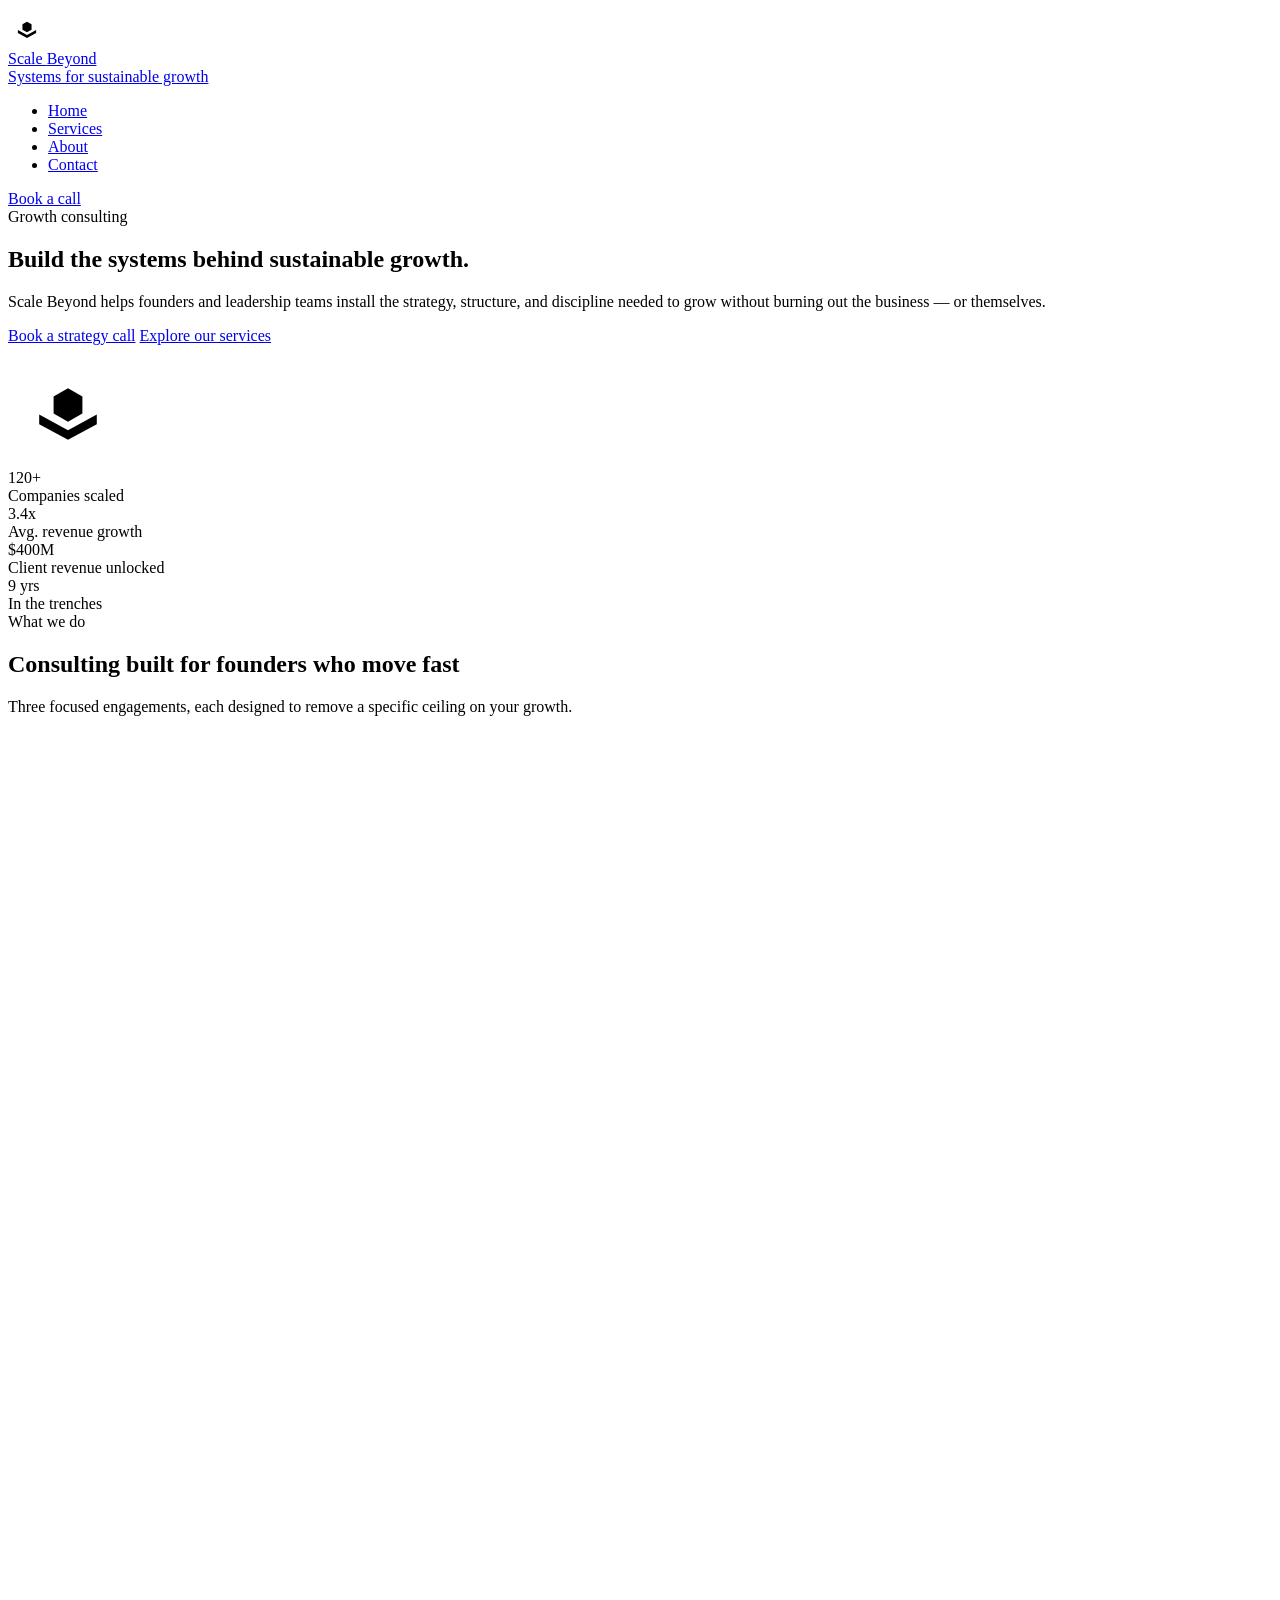
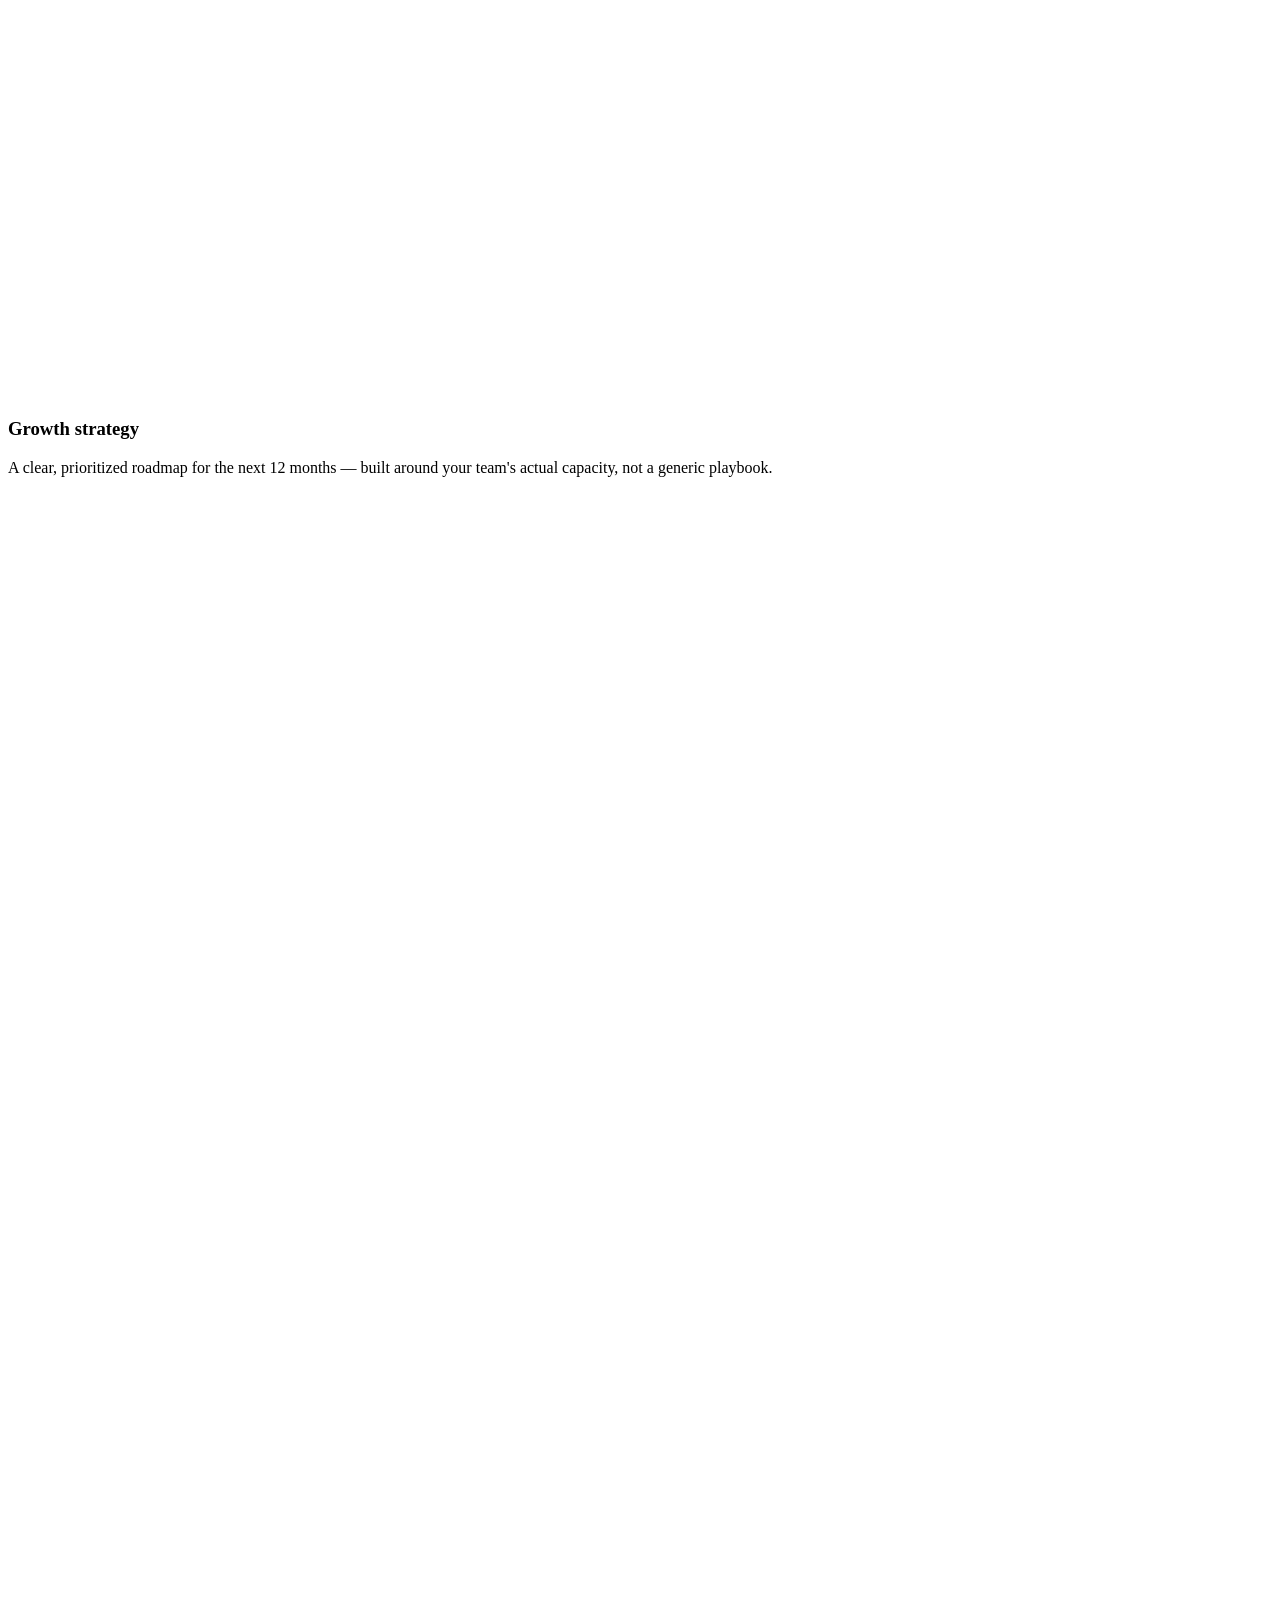
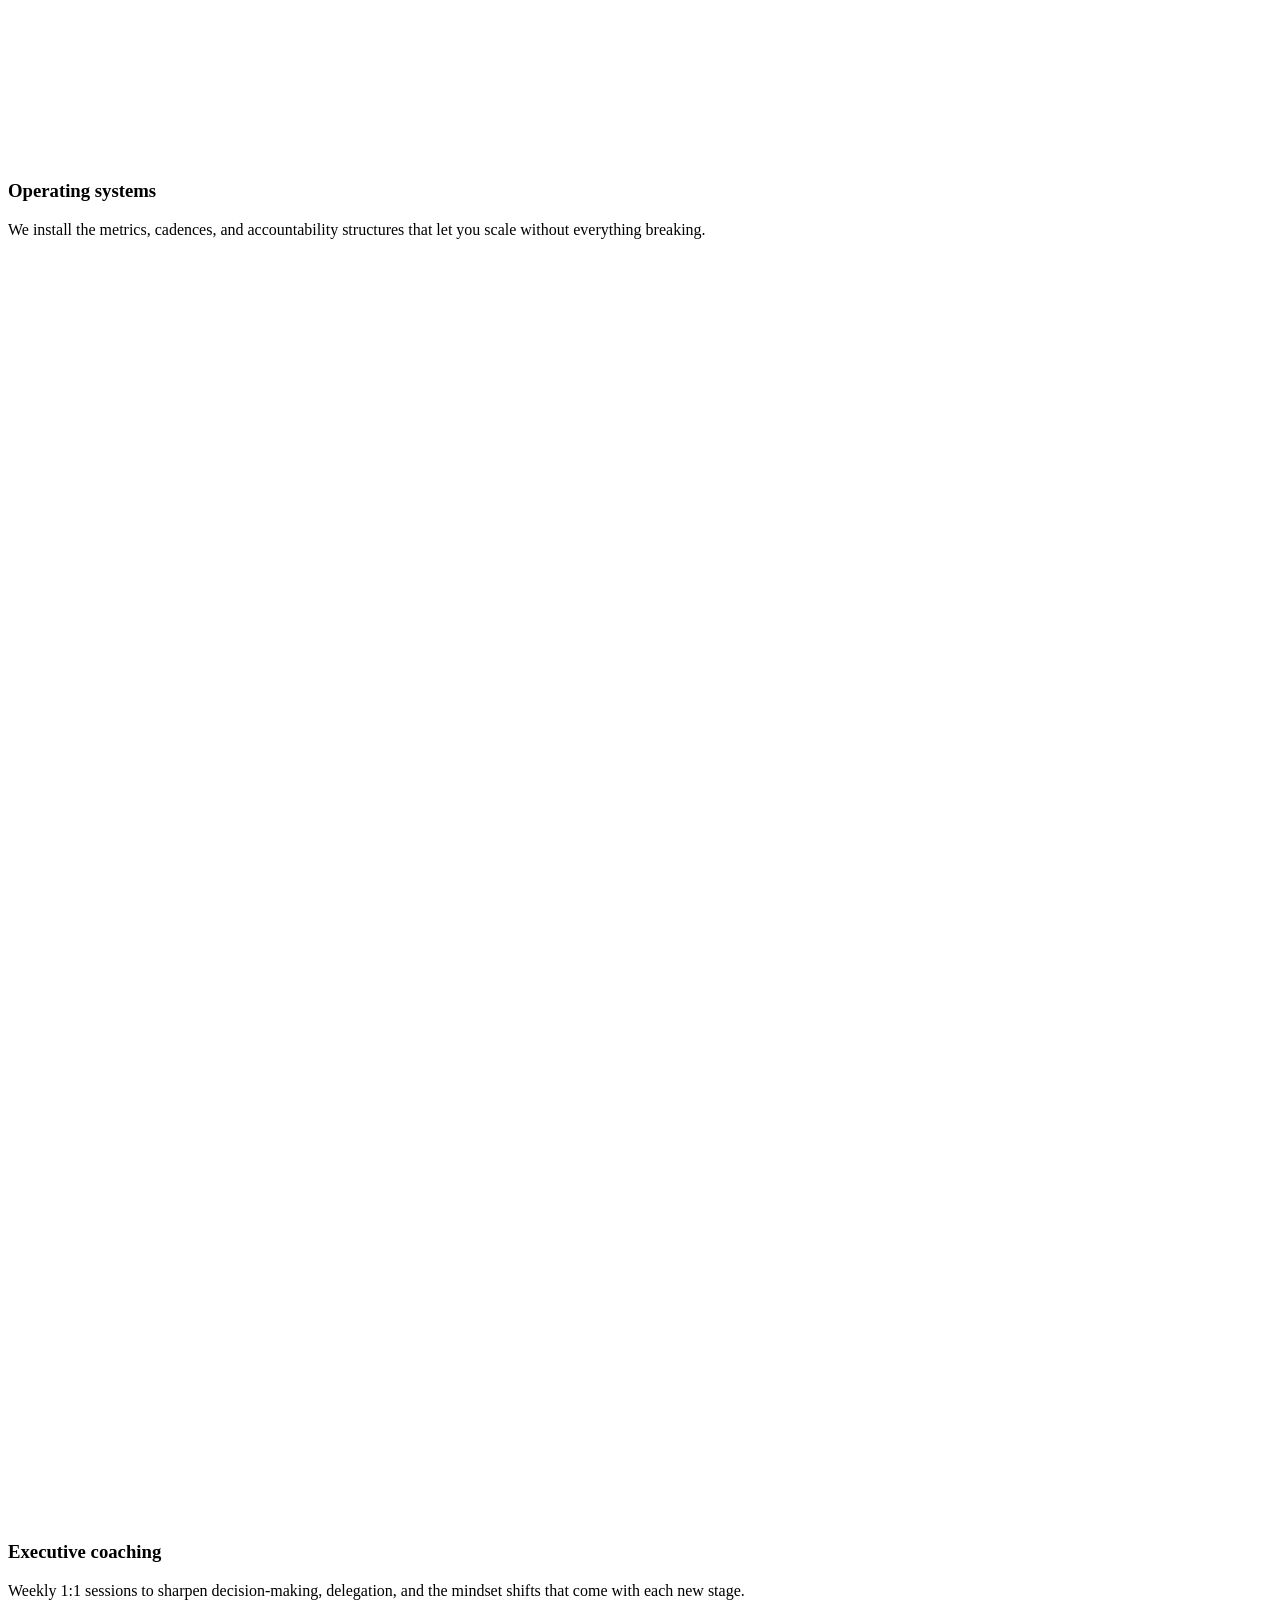
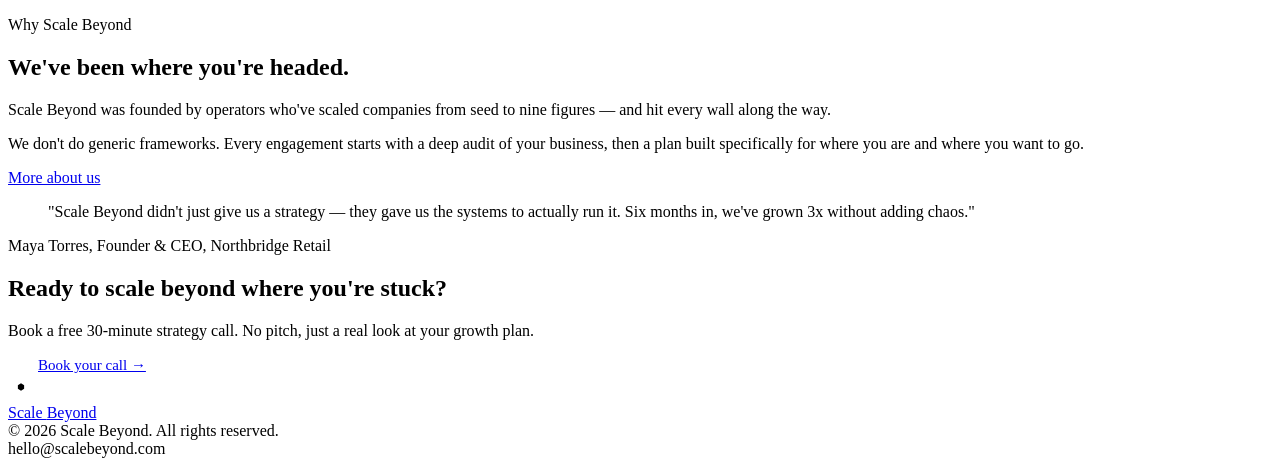
==== index.html @ 4213a023 "Rename Scale Beyond/index.html to index.html" ====
<!DOCTYPE html>
<html lang="en">
<head>
<meta charset="UTF-8">
<meta name="viewport" content="width=device-width, initial-scale=1.0">
<title>Scale Beyond — Systems for Sustainable Growth</title>
<link rel="stylesheet" href="style.css">
</head>
<body>

<header>
  <div class="wrap nav">
    <a class="brand" href="index.html">
      <svg width="38" height="38" viewBox="0 0 100 100">
        <polygon points="50,6 90,28 90,72 50,94 10,72 10,28" fill="none" stroke="var(--green)" stroke-width="7"/>
        <polygon points="50,20 76,34 76,66 50,80 24,66 24,34" fill="none" stroke="var(--orange)" stroke-width="7"/>
        <polygon points="50,36 62,43 62,57 50,64 38,57 38,43" fill="var(--green)"/>
        <polygon points="26,58 50,71 74,58 74,66 50,79 26,66" fill="var(--sage)"/>
      </svg>
      <div class="brand-text">
        <div class="name">Scale <span class="b">Beyond</span></div>
        <div class="tag">Systems for sustainable growth</div>
      </div>
    </a>
    <ul>
      <li><a href="index.html" class="active">Home</a></li>
      <li><a href="services.html">Services</a></li>
      <li><a href="about.html">About</a></li>
      <li><a href="contact.html">Contact</a></li>
    </ul>
    <a class="btn btn-primary" href="contact.html">Book a call</a>
  </div>
</header>

<section class="hero">
  <div class="wrap grid">
    <div>
      <div class="eyebrow"><span class="dot"></span>Growth consulting</div>
      <h1>Build the <span class="accent">systems</span> behind sustainable growth.</h1>
      <p>Scale Beyond helps founders and leadership teams install the strategy, structure, and discipline needed to grow without burning out the business — or themselves.</p>
      <div class="actions">
        <a class="btn btn-primary" href="contact.html">Book a strategy call</a>
        <a class="btn btn-outline" href="services.html">Explore our services</a>
      </div>
    </div>
    <div class="hero-visual">
      <div class="ring r1"></div>
      <div class="ring r2"></div>
      <svg width="120" height="120" viewBox="0 0 100 100">
        <polygon points="50,6 90,28 90,72 50,94 10,72 10,28" fill="none" stroke="#ffffff" stroke-opacity="0.9" stroke-width="4"/>
        <polygon points="50,20 76,34 76,66 50,80 24,66 24,34" fill="none" stroke="var(--orange)" stroke-width="4"/>
        <polygon points="50,36 62,43 62,57 50,64 38,57 38,43" fill="var(--orange)"/>
        <polygon points="26,58 50,71 74,58 74,66 50,79 26,66" fill="var(--sage)"/>
      </svg>
    </div>
  </div>
</section>

<div class="stats">
  <div class="wrap row">
    <div><div class="num"><span class="b">120+</span></div><div class="label">Companies scaled</div></div>
    <div><div class="num">3.4x</div><div class="label">Avg. revenue growth</div></div>
    <div><div class="num"><span class="b">$400M</span></div><div class="label">Client revenue unlocked</div></div>
    <div><div class="num">9 yrs</div><div class="label">In the trenches</div></div>
  </div>
</div>

<section class="services">
  <div class="wrap">
    <div class="section-head">
      <div class="kicker">What we do</div>
      <h2>Consulting built for founders who move fast</h2>
      <p>Three focused engagements, each designed to remove a specific ceiling on your growth.</p>
    </div>
    <div class="cards">
      <div class="card">
        <div class="icon">
          <svg viewBox="0 0 24 24" fill="none" stroke="var(--green)" stroke-width="2"><path d="M3 17l6-6 4 4 8-8"/><path d="M14 6h7v7"/></svg>
        </div>
        <h3>Growth strategy</h3>
        <p>A clear, prioritized roadmap for the next 12 months — built around your team's actual capacity, not a generic playbook.</p>
      </div>
      <div class="card">
        <div class="icon">
          <svg viewBox="0 0 24 24" fill="none" stroke="var(--green)" stroke-width="2"><circle cx="12" cy="12" r="9"/><path d="M12 7v5l3 3"/></svg>
        </div>
        <h3>Operating systems</h3>
        <p>We install the metrics, cadences, and accountability structures that let you scale without everything breaking.</p>
      </div>
      <div class="card">
        <div class="icon">
          <svg viewBox="0 0 24 24" fill="none" stroke="var(--green)" stroke-width="2"><circle cx="12" cy="8" r="4"/><path d="M4 21c0-4 4-6 8-6s8 2 8 6"/></svg>
        </div>
        <h3>Executive coaching</h3>
        <p>Weekly 1:1 sessions to sharpen decision-making, delegation, and the mindset shifts that come with each new stage.</p>
      </div>
    </div>
  </div>
</section>

<section class="about">
  <div class="wrap about-grid">
    <div class="about-visual"></div>
    <div>
      <div class="section-head" style="margin-bottom:0;">
        <div class="kicker">Why Scale Beyond</div>
        <h2>We've been where you're headed.</h2>
      </div>
      <p style="margin-top:20px;">Scale Beyond was founded by operators who've scaled companies from seed to nine figures — and hit every wall along the way.</p>
      <p>We don't do generic frameworks. Every engagement starts with a deep audit of your business, then a plan built specifically for where you are and where you want to go.</p>
      <a class="btn btn-outline" href="about.html" style="margin-top:8px;">More about us</a>
    </div>
  </div>
</section>

<section class="testimonial">
  <div class="wrap">
    <blockquote>"Scale Beyond didn't just give us a strategy — they gave us the systems to actually run it. Six months in, we've grown 3x without adding chaos."</blockquote>
    <div class="who">Maya Torres, Founder & CEO, Northbridge Retail</div>
  </div>
</section>

<section class="cta" id="contact">
  <div class="wrap">
    <h2>Ready to scale beyond where you're stuck?</h2>
    <p>Book a free 30-minute strategy call. No pitch, just a real look at your growth plan.</p>
    <a class="btn btn-primary" href="contact.html" style="padding:15px 30px; font-size:15px;">Book your call →</a>
  </div>
</section>

<footer>
  <div class="wrap row">
    <a class="brand" href="index.html">
      <svg width="26" height="26" viewBox="0 0 100 100">
        <polygon points="50,6 90,28 90,72 50,94 10,72 10,28" fill="none" stroke="var(--green)" stroke-width="8"/>
        <polygon points="50,20 76,34 76,66 50,80 24,66 24,34" fill="none" stroke="var(--orange)" stroke-width="8"/>
        <polygon points="50,36 62,43 62,57 50,64 38,57 38,43" fill="var(--green)"/>
      </svg>
      <div class="brand-text"><div class="name">Scale <span class="b">Beyond</span></div></div>
    </a>
    <div>© 2026 Scale Beyond. All rights reserved.</div>
    <div>hello@scalebeyond.com</div>
  </div>
</footer>

</body>
</html>
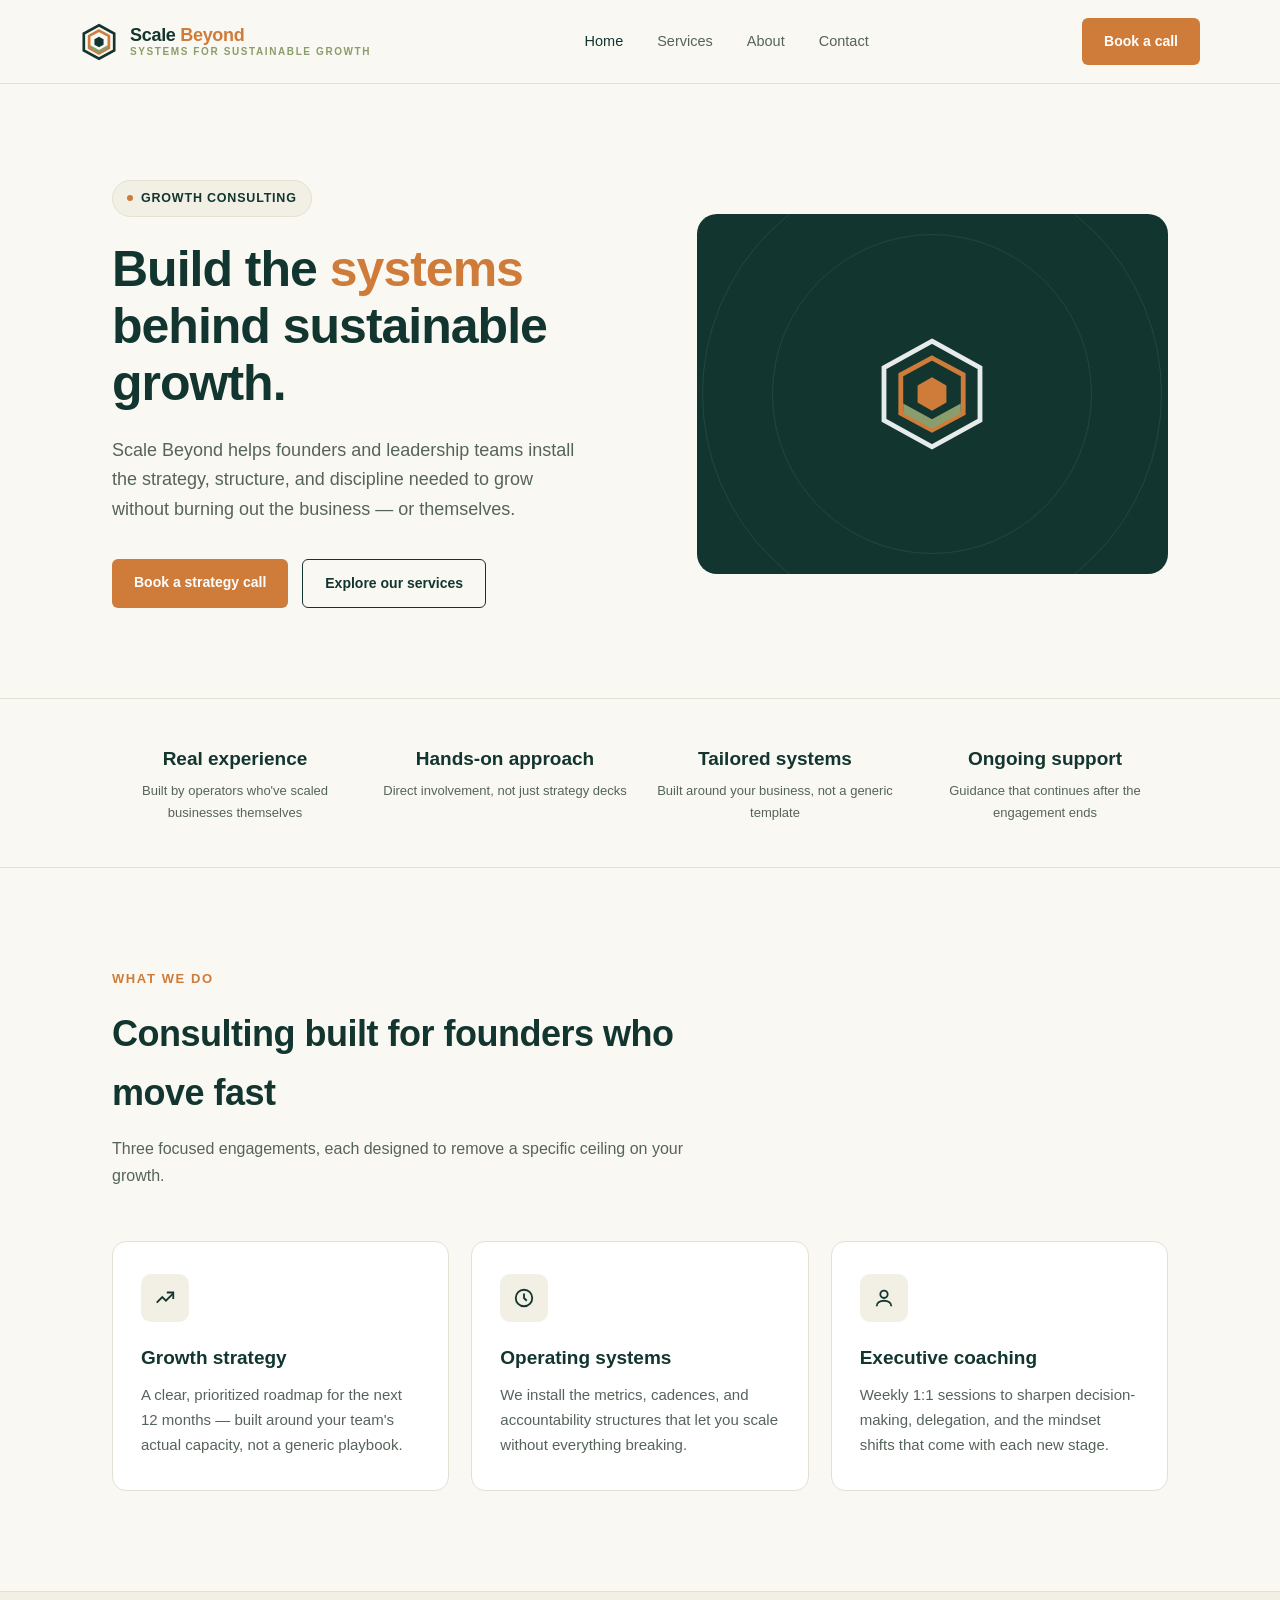
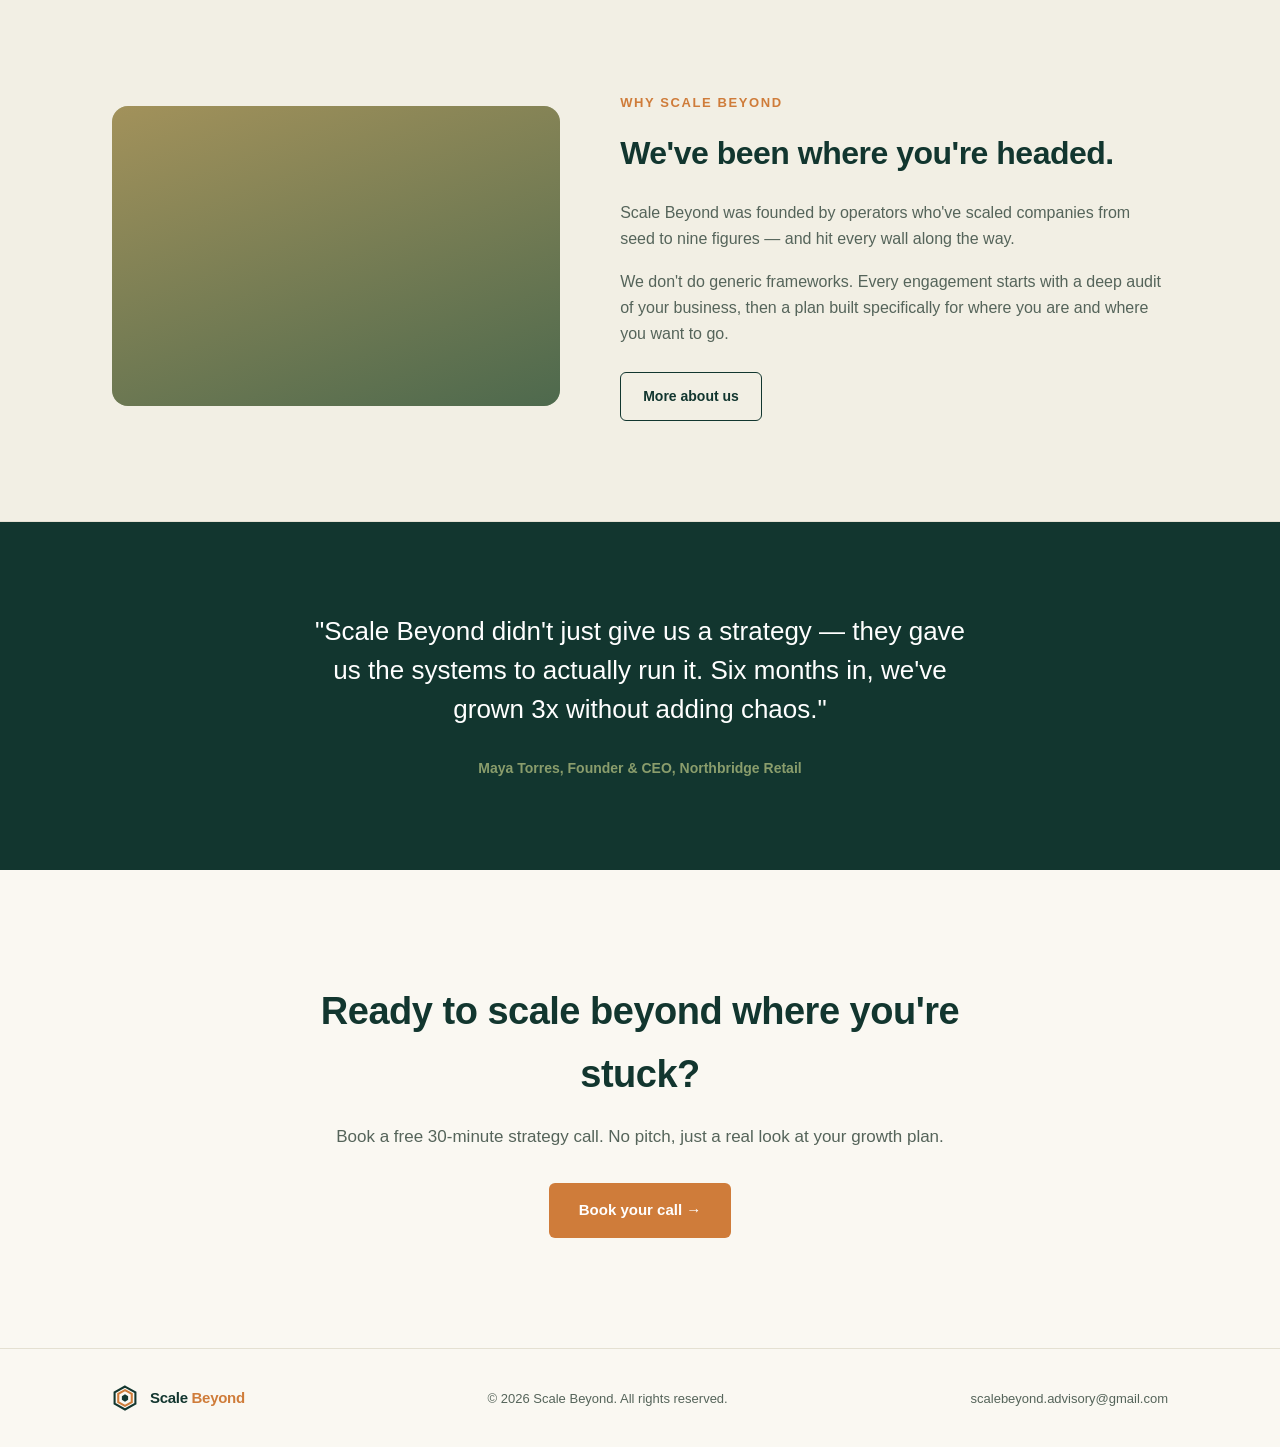
==== commit 153e6eae: "Add files via upload" ====
--- a/index.html
+++ b/index.html
@@ -58,10 +58,10 @@
 
 <div class="stats">
   <div class="wrap row">
-    <div><div class="num"><span class="b">120+</span></div><div class="label">Companies scaled</div></div>
-    <div><div class="num">3.4x</div><div class="label">Avg. revenue growth</div></div>
-    <div><div class="num"><span class="b">$400M</span></div><div class="label">Client revenue unlocked</div></div>
-    <div><div class="num">9 yrs</div><div class="label">In the trenches</div></div>
+    <div><div class="num" style="font-size:19px;">Real experience</div><div class="label">Built by operators who've scaled businesses themselves</div></div>
+    <div><div class="num" style="font-size:19px;">Hands-on approach</div><div class="label">Direct involvement, not just strategy decks</div></div>
+    <div><div class="num" style="font-size:19px;">Tailored systems</div><div class="label">Built around your business, not a generic template</div></div>
+    <div><div class="num" style="font-size:19px;">Ongoing support</div><div class="label">Guidance that continues after the engagement ends</div></div>
   </div>
 </div>
 
@@ -139,7 +139,7 @@
       <div class="brand-text"><div class="name">Scale <span class="b">Beyond</span></div></div>
     </a>
     <div>© 2026 Scale Beyond. All rights reserved.</div>
-    <div>hello@scalebeyond.com</div>
+    <div>scalebeyond.advisory@gmail.com</div>
   </div>
 </footer>
 
--- a/style.css
+++ b/style.css
@@ -0,0 +1,163 @@
+:root {
+  --green: #12362f;
+  --green-deep: #0c2620;
+  --orange: #cf7c3a;
+  --orange-dark: #b3672c;
+  --sage: #8a9d6c;
+  --cream: #faf8f2;
+  --cream-2: #f2efe4;
+  --text: #1b2b24;
+  --text-2: #55645a;
+  --border: #e4e0d2;
+}
+* { margin:0; padding:0; box-sizing:border-box; }
+body { font-family: 'Helvetica Neue', Arial, sans-serif; background:var(--cream); color:var(--text); line-height:1.65; }
+a { color:inherit; text-decoration:none; }
+img, svg { display:block; }
+.wrap { max-width:1120px; margin:0 auto; padding:0 32px; }
+ul { list-style:none; }
+
+/* header */
+header { position:sticky; top:0; z-index:20; background:rgba(250,248,242,0.94); backdrop-filter:blur(6px); border-bottom:1px solid var(--border); }
+.nav { display:flex; justify-content:space-between; align-items:center; padding:18px 0; }
+.brand { display:flex; align-items:center; gap:12px; }
+.brand-text { line-height:1.2; }
+.brand-text .name { font-size:18px; font-weight:700; color:var(--green); letter-spacing:-0.3px; }
+.brand-text .name .b { color:var(--orange); }
+.brand-text .tag { font-size:10px; letter-spacing:1.6px; text-transform:uppercase; color:var(--sage); font-weight:600; }
+.nav ul { display:flex; gap:34px; font-size:14.5px; color:var(--text-2); }
+.nav ul a:hover, .nav ul a.active { color:var(--green); }
+.btn { display:inline-block; padding:12px 22px; border-radius:6px; font-weight:600; font-size:14px; border:none; cursor:pointer; font-family:inherit; }
+.btn-primary { background:var(--orange); color:#fff; }
+.btn-primary:hover { background:var(--orange-dark); }
+.btn-outline { border:1.5px solid var(--green); color:var(--green); background:transparent; }
+
+/* generic page hero (inner pages) */
+.page-hero { padding:70px 0 60px; border-bottom:1px solid var(--border); }
+.page-hero .kicker { color:var(--orange); font-size:13px; letter-spacing:1.6px; text-transform:uppercase; font-weight:700; margin-bottom:14px; }
+.page-hero h1 { font-size:42px; font-weight:700; color:var(--green); letter-spacing:-1px; max-width:680px; }
+.page-hero p { font-size:17px; color:var(--text-2); margin-top:18px; max-width:560px; }
+
+/* hero (home) */
+.hero { padding:96px 0 90px; }
+.hero .grid { display:grid; grid-template-columns:1.05fr 0.95fr; gap:64px; align-items:center; }
+.eyebrow { display:inline-flex; align-items:center; gap:8px; background:var(--cream-2); border:1px solid var(--border); color:var(--green); font-size:12.5px; font-weight:700; letter-spacing:0.8px; text-transform:uppercase; padding:7px 14px; border-radius:30px; margin-bottom:24px; }
+.eyebrow .dot { width:6px; height:6px; border-radius:50%; background:var(--orange); }
+.hero h1 { font-size:50px; font-weight:700; line-height:1.14; letter-spacing:-1px; color:var(--green); }
+.hero h1 .accent { color:var(--orange); }
+.hero p { font-size:18px; color:var(--text-2); margin:24px 0 34px; max-width:480px; }
+.hero .actions { display:flex; gap:14px; }
+.hero-visual { background:var(--green); border-radius:20px; height:360px; display:flex; align-items:center; justify-content:center; position:relative; overflow:hidden; }
+.hero-visual .ring { position:absolute; border-radius:50%; border:1px solid rgba(255,255,255,0.08); }
+.hero-visual .ring.r1 { width:460px; height:460px; }
+.hero-visual .ring.r2 { width:320px; height:320px; }
+
+/* stat bar */
+.stats { padding:44px 0; border-top:1px solid var(--border); border-bottom:1px solid var(--border); }
+.stats .row { display:grid; grid-template-columns:repeat(4,1fr); gap:24px; text-align:center; }
+.stats .num { font-size:32px; font-weight:700; color:var(--green); }
+.stats .num .b { color:var(--orange); }
+.stats .label { font-size:13px; color:var(--text-2); margin-top:6px; }
+
+/* section head */
+.section-head { max-width:600px; margin-bottom:52px; }
+.section-head .kicker { color:var(--orange); font-size:13px; letter-spacing:1.6px; text-transform:uppercase; font-weight:700; margin-bottom:14px; }
+.section-head h2 { font-size:36px; font-weight:700; color:var(--green); letter-spacing:-0.5px; }
+.section-head p { color:var(--text-2); font-size:16px; margin-top:14px; }
+
+/* services cards */
+.services { padding:100px 0; }
+.services.tight { padding-top:80px; }
+.cards { display:grid; grid-template-columns:repeat(3,1fr); gap:22px; }
+.card { background:#fff; border:1px solid var(--border); border-radius:14px; padding:32px 28px; }
+.card .icon { width:48px; height:48px; border-radius:10px; background:var(--cream-2); display:flex; align-items:center; justify-content:center; margin-bottom:20px; }
+.card .icon svg { width:22px; height:22px; }
+.card h3 { font-size:19px; font-weight:700; color:var(--green); margin-bottom:10px; }
+.card p { font-size:15px; color:var(--text-2); }
+.card .price { margin-top:18px; font-size:13px; color:var(--orange); font-weight:700; }
+
+/* service detail rows */
+.service-rows { display:flex; flex-direction:column; gap:1px; background:var(--border); border:1px solid var(--border); border-radius:14px; overflow:hidden; }
+.service-row { background:#fff; padding:40px; display:grid; grid-template-columns:220px 1fr; gap:40px; }
+.service-row h3 { font-size:22px; font-weight:700; color:var(--green); margin-bottom:6px; }
+.service-row .meta { font-size:13px; color:var(--orange); font-weight:700; text-transform:uppercase; letter-spacing:0.6px; }
+.service-row p { color:var(--text-2); font-size:15.5px; margin-bottom:14px; }
+.service-row ul { display:flex; flex-direction:column; gap:8px; }
+.service-row ul li { font-size:14.5px; color:var(--text); display:flex; gap:8px; align-items:flex-start; }
+.service-row ul li::before { content:"—"; color:var(--orange); flex-shrink:0; }
+
+/* about */
+.about { padding:100px 0; background:var(--cream-2); border-top:1px solid var(--border); border-bottom:1px solid var(--border); }
+.about-grid { display:grid; grid-template-columns:0.9fr 1.1fr; gap:60px; align-items:center; }
+.about-visual { background:var(--sage); border-radius:16px; height:300px; position:relative; overflow:hidden; }
+.about-visual::after { content:""; position:absolute; inset:0; background:linear-gradient(160deg, rgba(207,124,58,0.35), rgba(18,54,47,0.5)); }
+.about h2 { font-size:32px; font-weight:700; color:var(--green); margin-bottom:20px; letter-spacing:-0.5px; }
+.about p { color:var(--text-2); font-size:16px; margin-bottom:16px; }
+.about .checks { margin-top:24px; display:flex; flex-direction:column; gap:12px; }
+.about .checks li { display:flex; align-items:center; gap:10px; font-size:15px; color:var(--text); font-weight:600; }
+.about .checks .tick { width:20px; height:20px; border-radius:50%; background:var(--orange); color:#fff; font-size:12px; display:flex; align-items:center; justify-content:center; flex-shrink:0; }
+
+/* values grid (about page) */
+.values { padding:90px 0; }
+.values-grid { display:grid; grid-template-columns:repeat(3,1fr); gap:22px; }
+.value { padding:28px 0; border-top:2px solid var(--green); }
+.value h4 { font-size:18px; font-weight:700; color:var(--green); margin-bottom:8px; }
+.value p { font-size:14.5px; color:var(--text-2); }
+
+/* team */
+.team { padding:90px 0; background:var(--cream-2); border-top:1px solid var(--border); border-bottom:1px solid var(--border); }
+.team-grid { display:grid; grid-template-columns:repeat(3,1fr); gap:28px; }
+.person .avatar { width:100%; aspect-ratio:1; border-radius:14px; background:var(--green); margin-bottom:16px; position:relative; overflow:hidden; }
+.person .avatar::after { content:""; position:absolute; inset:0; background:linear-gradient(160deg, rgba(207,124,58,0.4), rgba(138,157,108,0.5)); }
+.person h4 { font-size:17px; font-weight:700; color:var(--green); }
+.person .role { font-size:13.5px; color:var(--orange); font-weight:600; margin-top:2px; margin-bottom:10px; }
+.person p.bio { font-size:14px; color:var(--text-2); }
+
+/* process */
+.process { padding:100px 0; }
+.steps { display:grid; grid-template-columns:repeat(4,1fr); gap:20px; }
+.step { padding:0 4px; }
+.step .n { font-size:14px; font-weight:700; color:var(--orange); margin-bottom:14px; }
+.step h4 { font-size:17px; font-weight:700; color:var(--green); margin-bottom:8px; }
+.step p { font-size:14.5px; color:var(--text-2); }
+
+/* testimonial */
+.testimonial { padding:90px 0; background:var(--green); color:#fff; }
+.testimonial .wrap { text-align:center; max-width:720px; }
+.testimonial blockquote { font-size:26px; font-weight:400; line-height:1.5; }
+.testimonial .who { margin-top:28px; font-size:14px; color:var(--sage); font-weight:600; }
+
+/* cta */
+.cta { padding:110px 0; text-align:center; }
+.cta h2 { font-size:38px; font-weight:700; color:var(--green); max-width:640px; margin:0 auto 18px; letter-spacing:-0.5px; }
+.cta p { color:var(--text-2); font-size:17px; margin-bottom:32px; }
+
+/* contact page */
+.contact-wrap { padding:90px 0 110px; }
+.contact-grid { display:grid; grid-template-columns:1fr 1fr; gap:60px; }
+.contact-info h3 { font-size:20px; font-weight:700; color:var(--green); margin-bottom:18px; }
+.contact-info .item { display:flex; gap:14px; margin-bottom:22px; }
+.contact-info .item .ic { width:40px; height:40px; border-radius:10px; background:var(--cream-2); display:flex; align-items:center; justify-content:center; flex-shrink:0; }
+.contact-info .item .ic svg { width:18px; height:18px; }
+.contact-info .item .label { font-size:13px; color:var(--text-2); }
+.contact-info .item .value { font-size:15.5px; font-weight:600; color:var(--green); }
+form.contact-form { display:flex; flex-direction:column; gap:16px; }
+.contact-form label { font-size:13px; font-weight:700; color:var(--green); margin-bottom:6px; display:block; }
+.contact-form input, .contact-form textarea { width:100%; padding:12px 14px; border:1px solid var(--border); border-radius:8px; font-size:14.5px; font-family:inherit; background:#fff; color:var(--text); }
+.contact-form input:focus, .contact-form textarea:focus { outline:none; border-color:var(--orange); }
+.contact-form textarea { resize:vertical; min-height:120px; }
+.contact-form .row2 { display:grid; grid-template-columns:1fr 1fr; gap:16px; }
+
+/* footer */
+footer { border-top:1px solid var(--border); padding:36px 0; }
+footer .row { display:flex; justify-content:space-between; align-items:center; font-size:13px; color:var(--text-2); }
+footer .brand-text .name { font-size:15px; }
+
+@media (max-width:860px) {
+  .nav ul { display:none; }
+  .hero .grid, .about-grid, .contact-grid { grid-template-columns:1fr; }
+  .hero h1, .page-hero h1 { font-size:34px; }
+  .cards, .steps, .stats .row, .values-grid, .team-grid { grid-template-columns:repeat(2,1fr); }
+  .service-row { grid-template-columns:1fr; }
+  .contact-form .row2 { grid-template-columns:1fr; }
+}
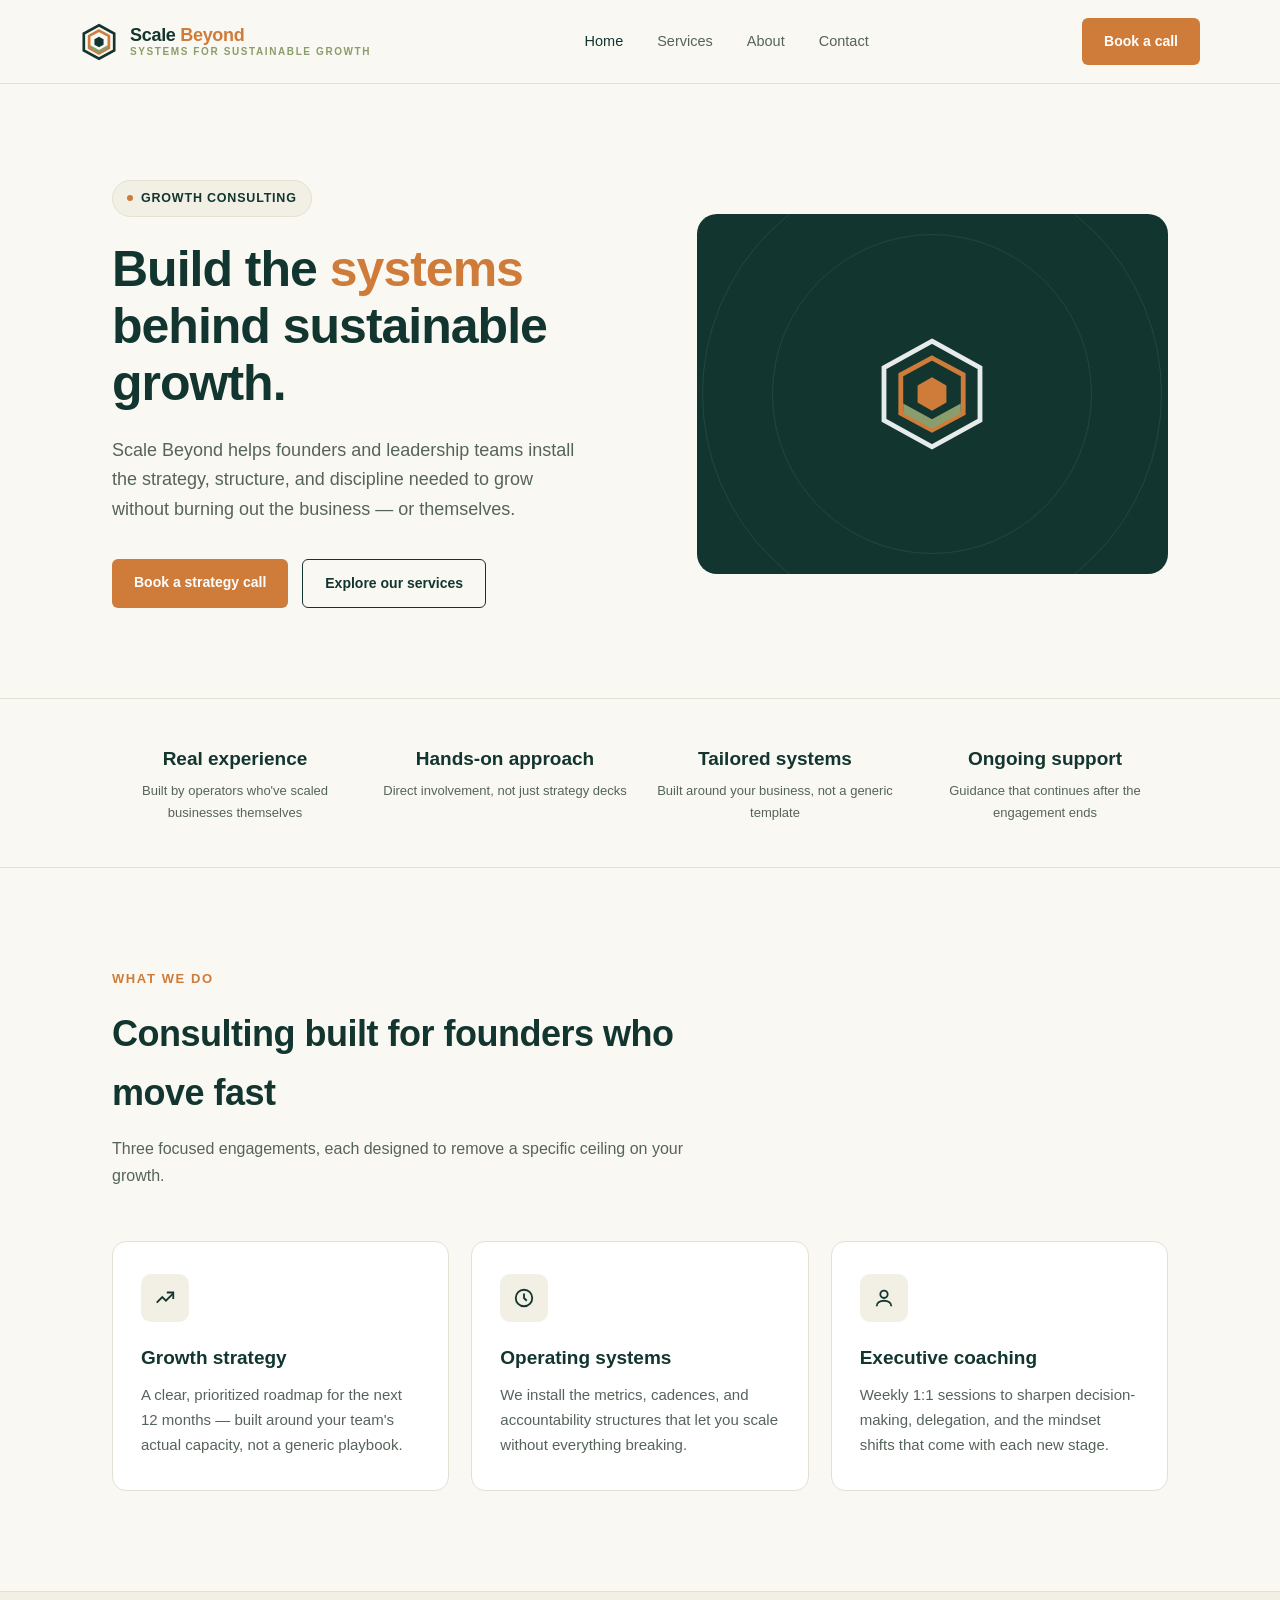
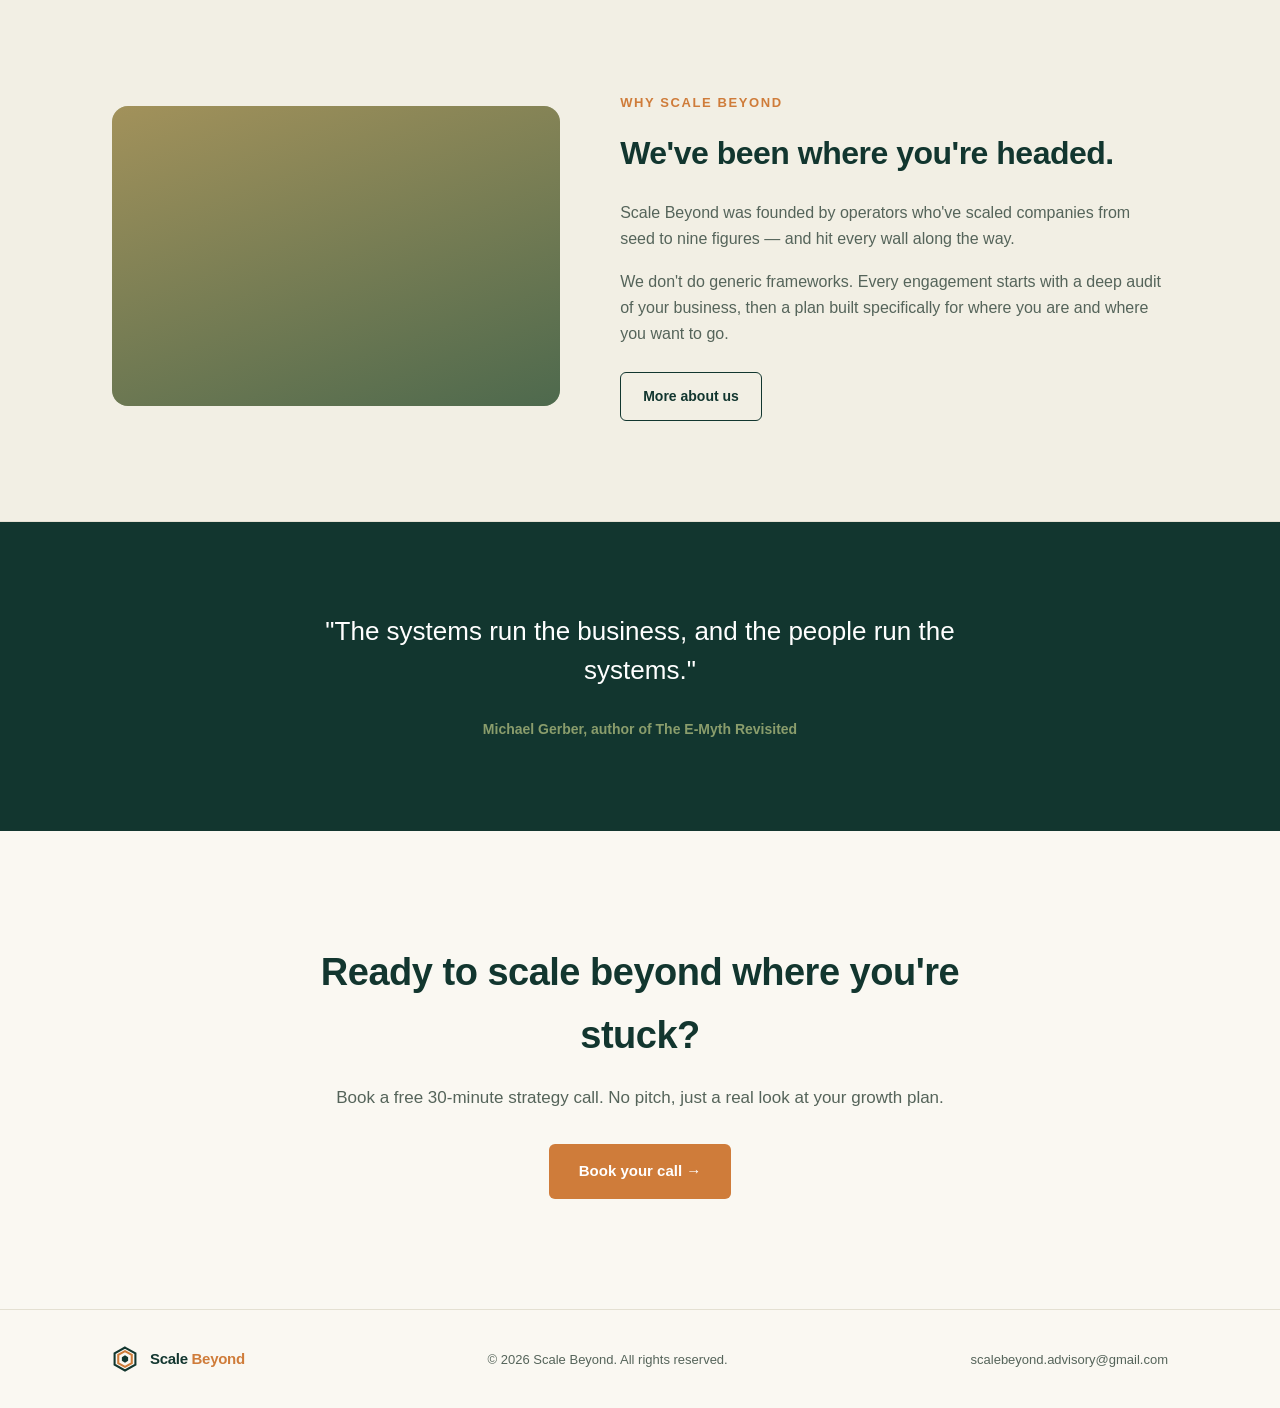
==== commit d41cfc48: "Add files via upload" ====
--- a/index.html
+++ b/index.html
@@ -115,8 +115,8 @@
 
 <section class="testimonial">
   <div class="wrap">
-    <blockquote>"Scale Beyond didn't just give us a strategy — they gave us the systems to actually run it. Six months in, we've grown 3x without adding chaos."</blockquote>
-    <div class="who">Maya Torres, Founder & CEO, Northbridge Retail</div>
+    <blockquote>"The systems run the business, and the people run the systems."</blockquote>
+    <div class="who">Michael Gerber, author of The E-Myth Revisited</div>
   </div>
 </section>
 
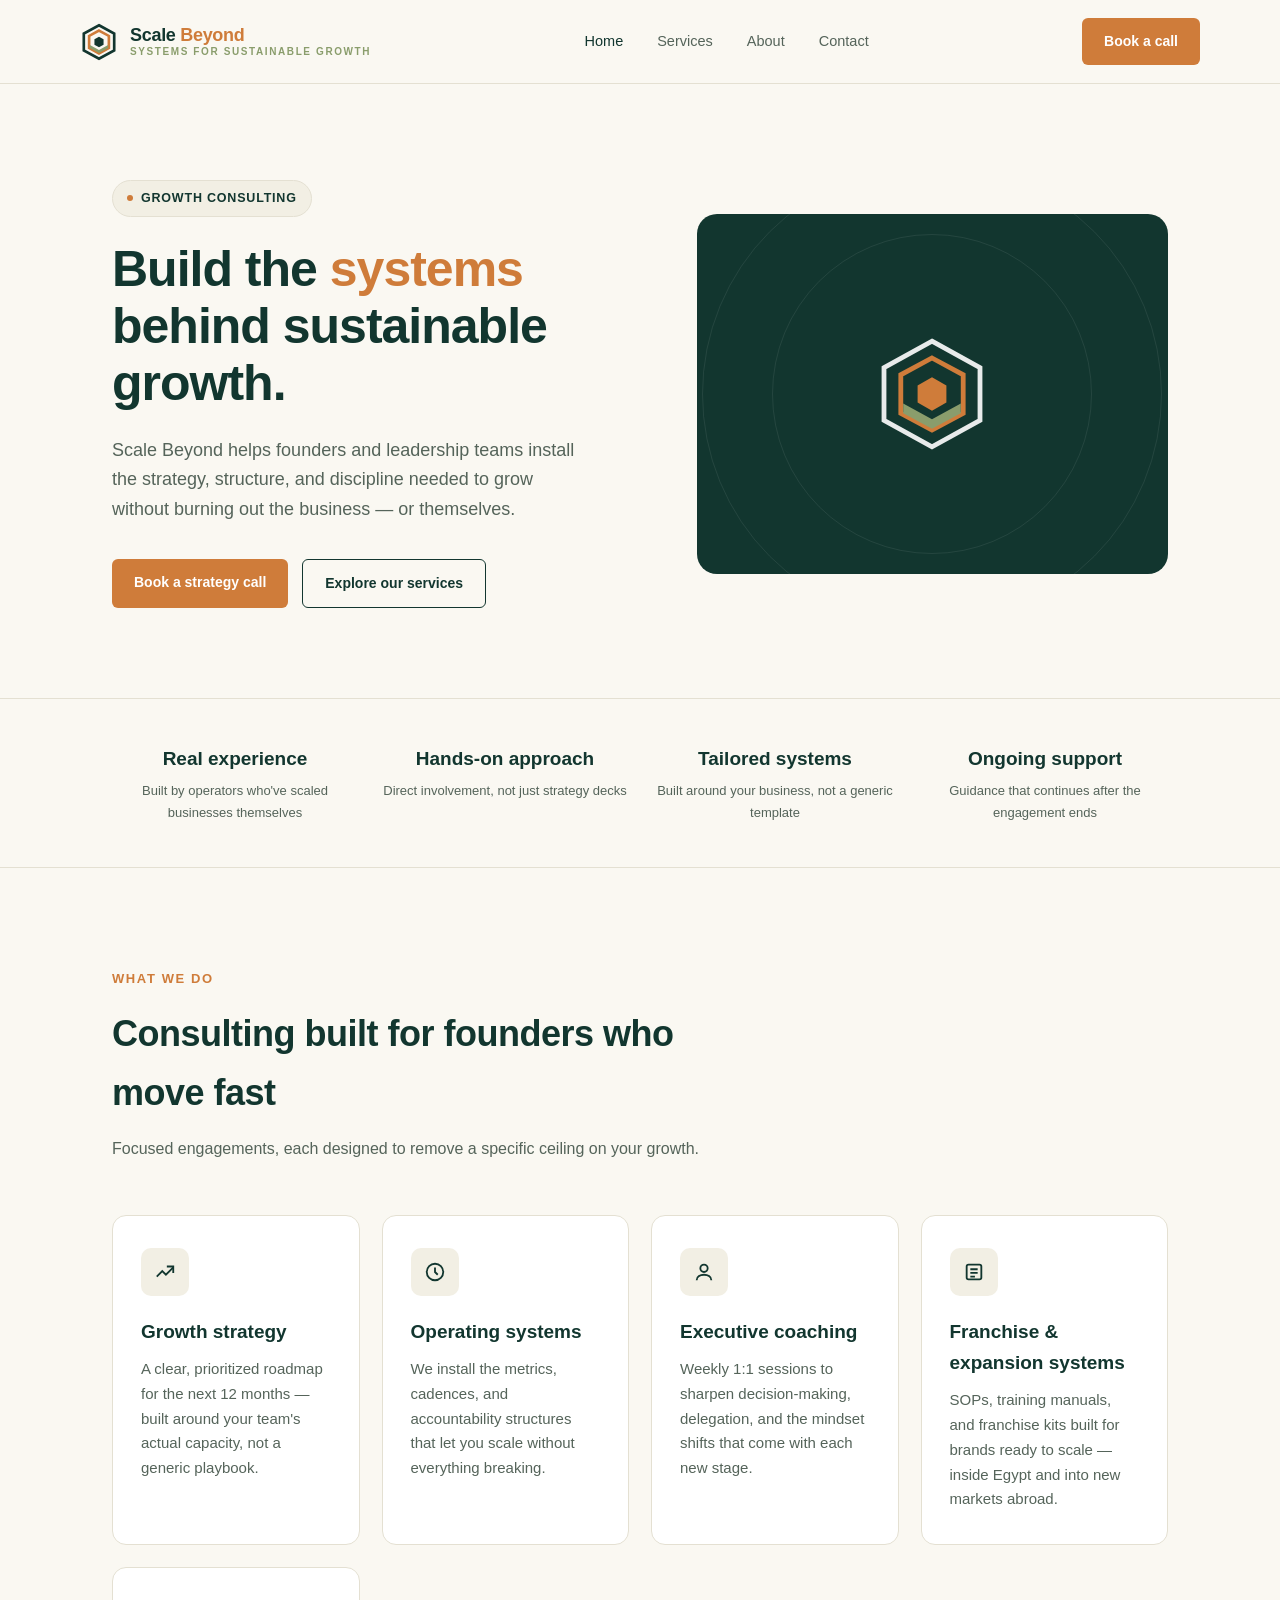
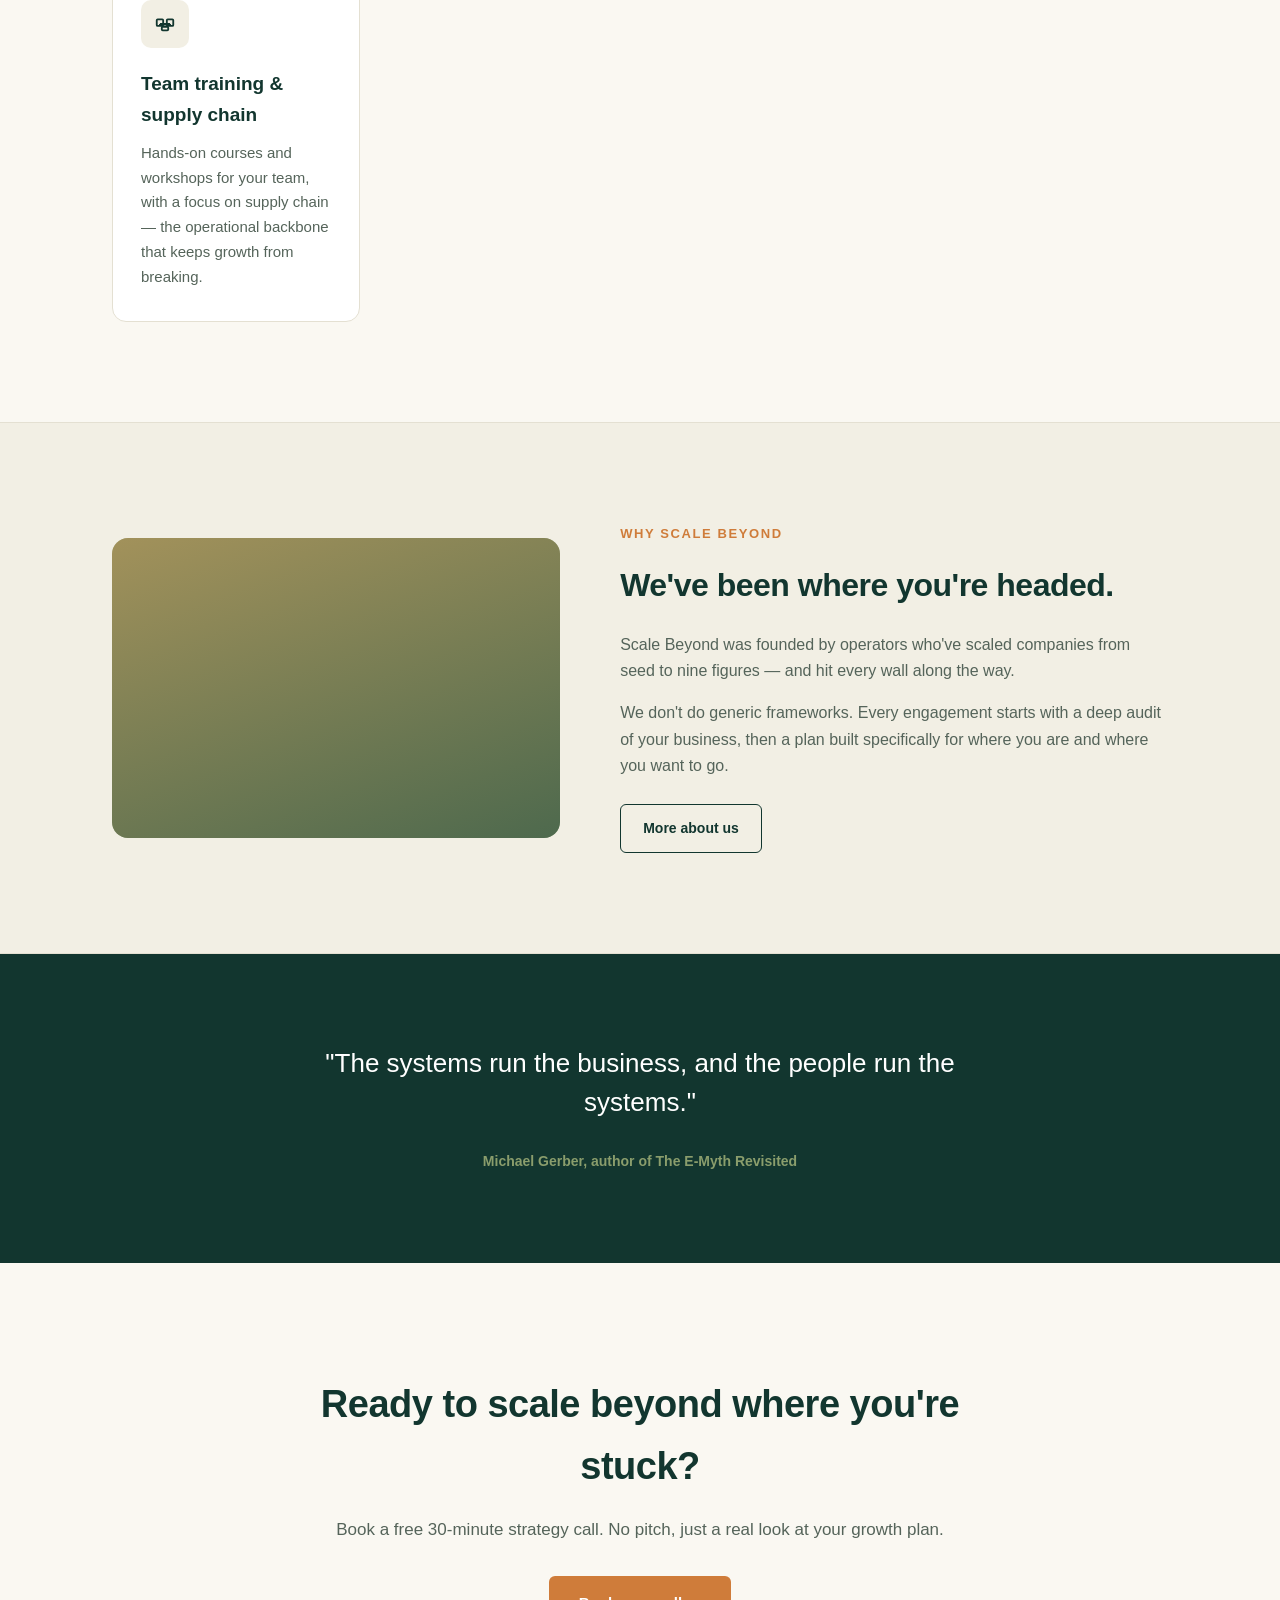
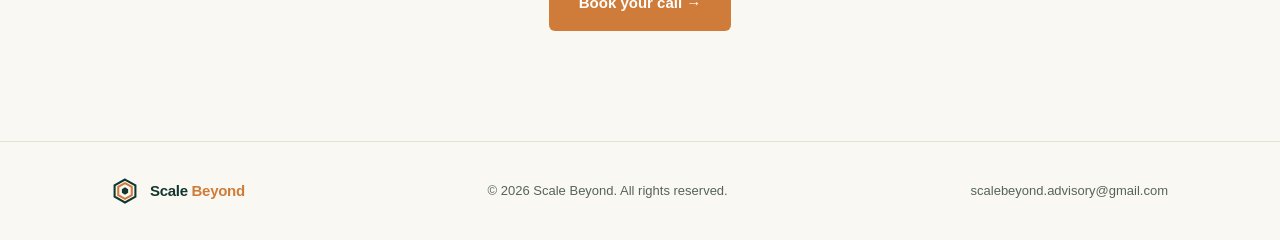
==== commit 9b65e527: "Add files via upload" ====
--- a/index.html
+++ b/index.html
@@ -70,7 +70,7 @@
     <div class="section-head">
       <div class="kicker">What we do</div>
       <h2>Consulting built for founders who move fast</h2>
-      <p>Three focused engagements, each designed to remove a specific ceiling on your growth.</p>
+      <p>Focused engagements, each designed to remove a specific ceiling on your growth.</p>
     </div>
     <div class="cards">
       <div class="card">
@@ -93,6 +93,20 @@
         </div>
         <h3>Executive coaching</h3>
         <p>Weekly 1:1 sessions to sharpen decision-making, delegation, and the mindset shifts that come with each new stage.</p>
+      </div>
+      <div class="card">
+        <div class="icon">
+          <svg viewBox="0 0 24 24" fill="none" stroke="var(--green)" stroke-width="2"><rect x="4" y="4" width="16" height="16" rx="2"/><path d="M8 9h8M8 13h8M8 17h5"/></svg>
+        </div>
+        <h3>Franchise & expansion systems</h3>
+        <p>SOPs, training manuals, and franchise kits built for brands ready to scale — inside Egypt and into new markets abroad.</p>
+      </div>
+      <div class="card">
+        <div class="icon">
+          <svg viewBox="0 0 24 24" fill="none" stroke="var(--green)" stroke-width="2"><rect x="3" y="7" width="7" height="7" rx="1"/><rect x="14" y="7" width="7" height="7" rx="1"/><rect x="8.5" y="15" width="7" height="4" rx="1"/><path d="M6.5 14v-2M17.5 14v-2M12 15v-1.5M6.5 12h11"/></svg>
+        </div>
+        <h3>Team training & supply chain</h3>
+        <p>Hands-on courses and workshops for your team, with a focus on supply chain — the operational backbone that keeps growth from breaking.</p>
       </div>
     </div>
   </div>
--- a/style.css
+++ b/style.css
@@ -68,7 +68,7 @@
 /* services cards */
 .services { padding:100px 0; }
 .services.tight { padding-top:80px; }
-.cards { display:grid; grid-template-columns:repeat(3,1fr); gap:22px; }
+.cards { display:grid; grid-template-columns:repeat(auto-fit, minmax(240px, 1fr)); gap:22px; }
 .card { background:#fff; border:1px solid var(--border); border-radius:14px; padding:32px 28px; }
 .card .icon { width:48px; height:48px; border-radius:10px; background:var(--cream-2); display:flex; align-items:center; justify-content:center; margin-bottom:20px; }
 .card .icon svg { width:22px; height:22px; }
